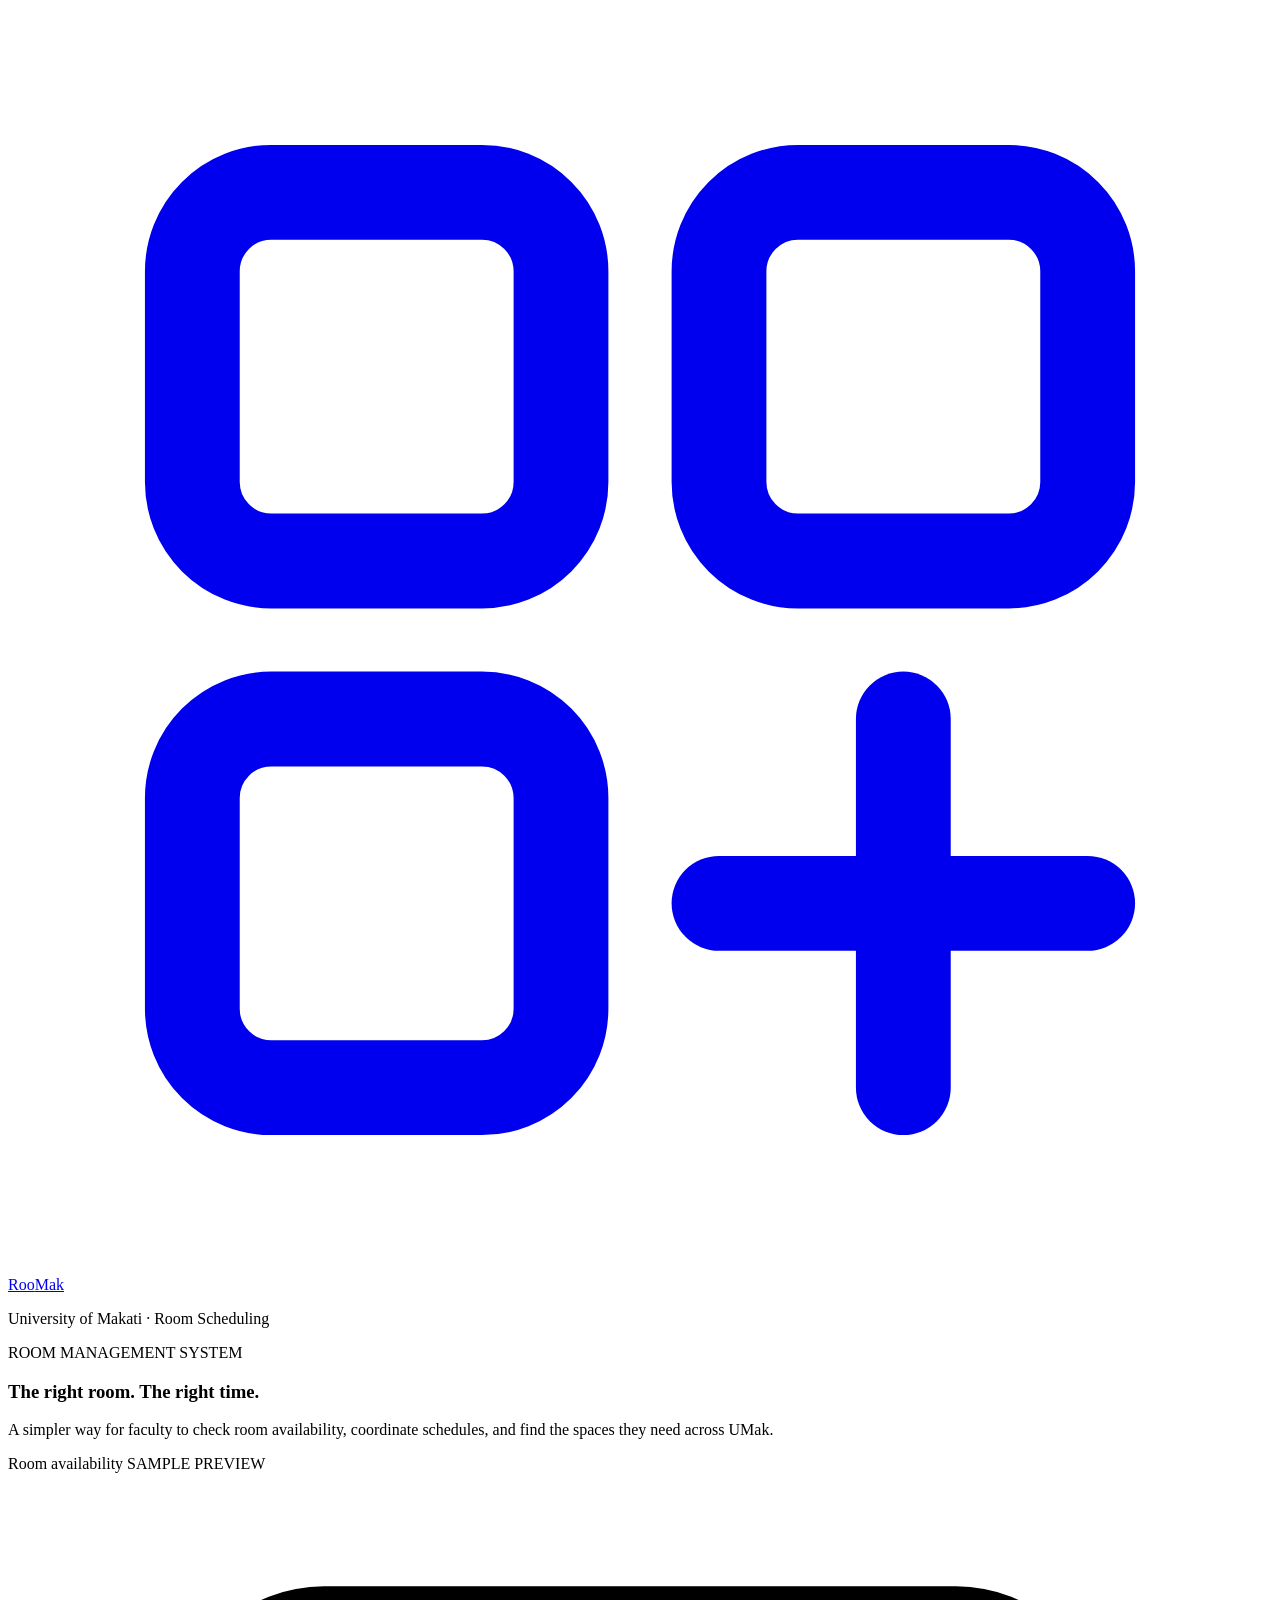
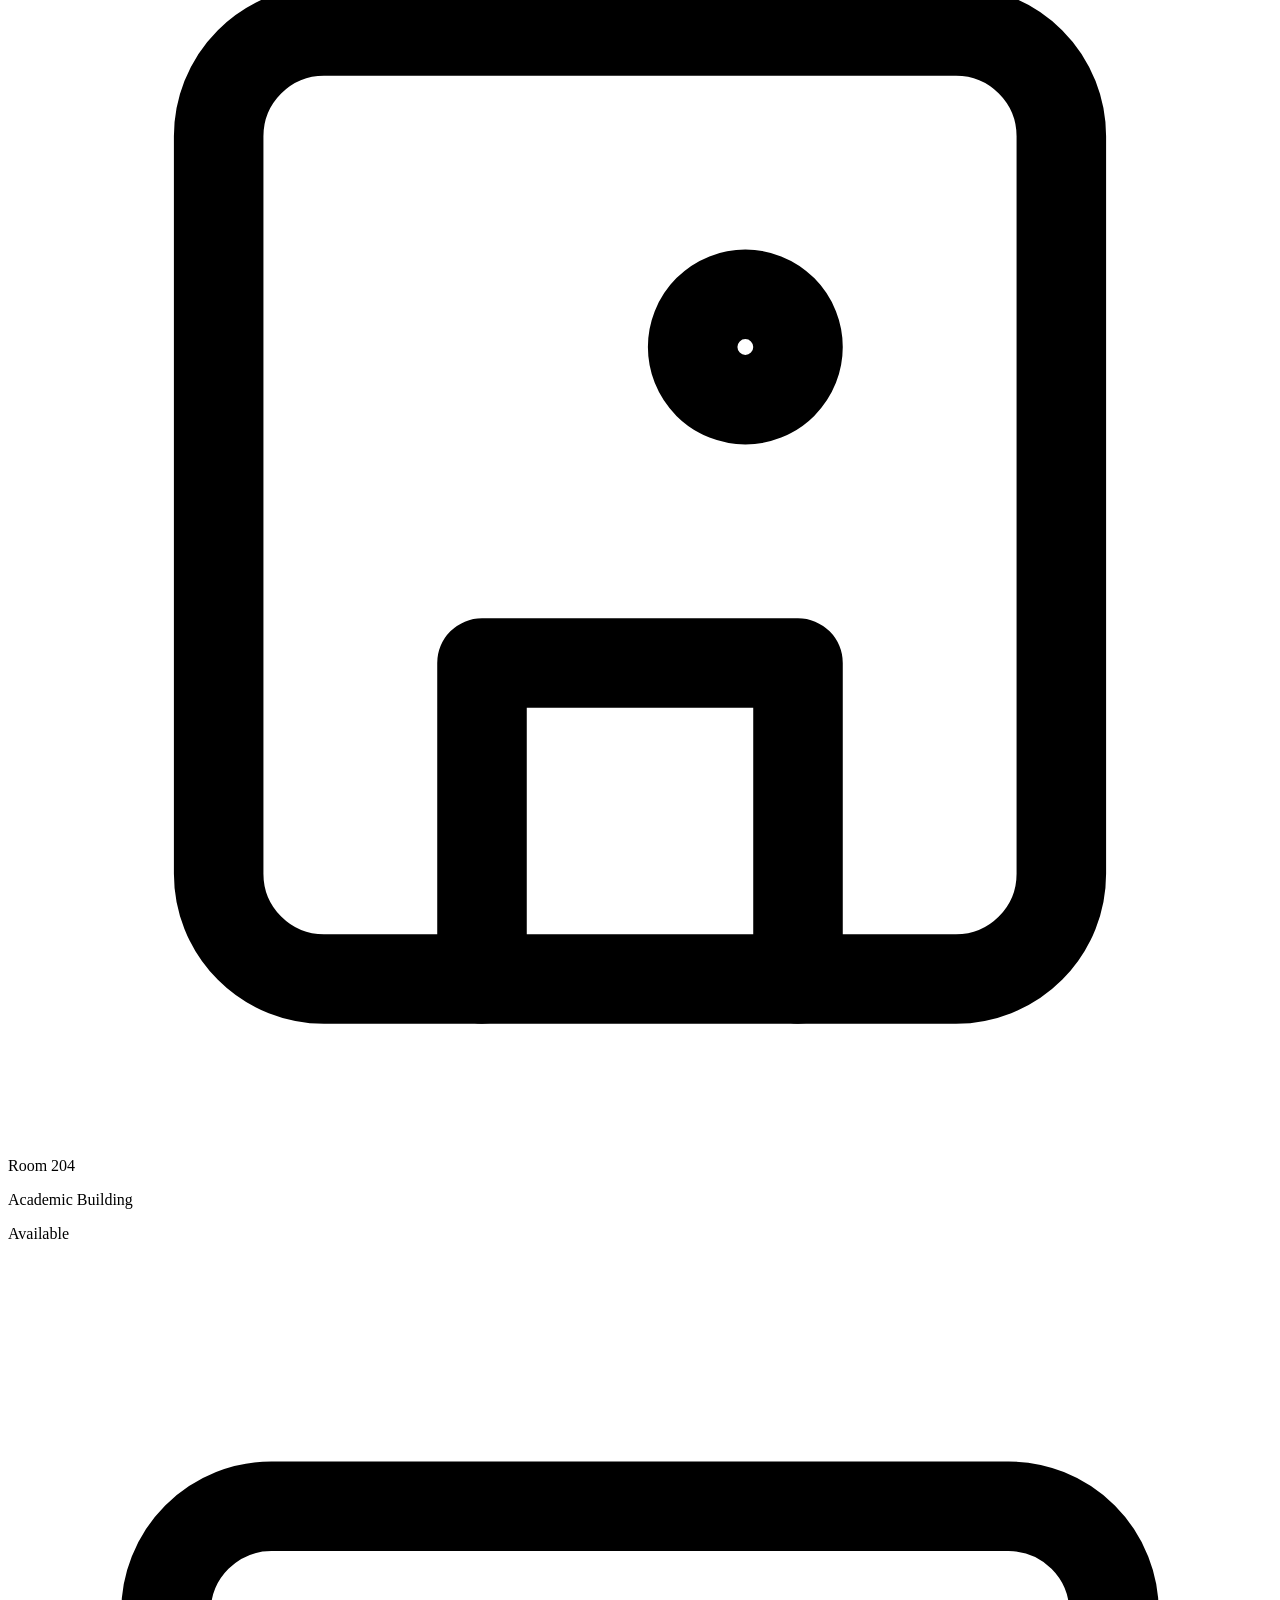
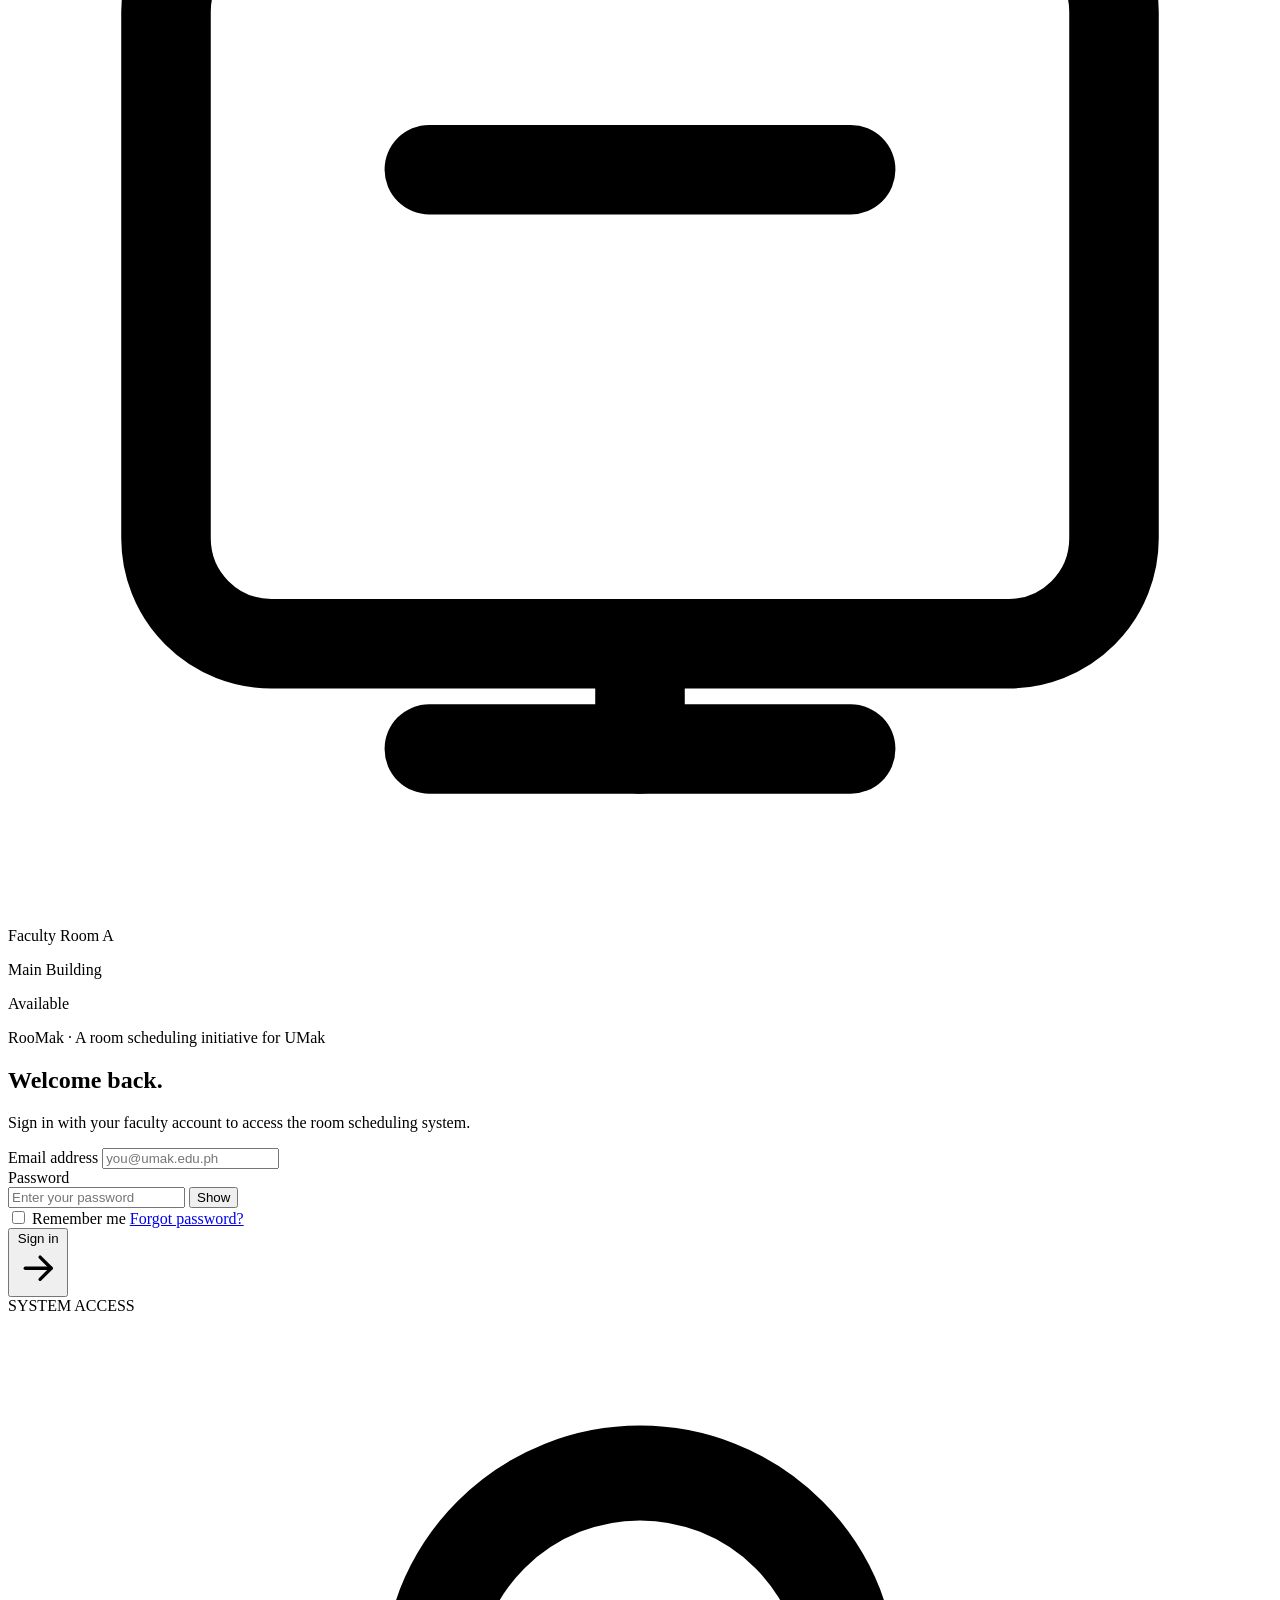
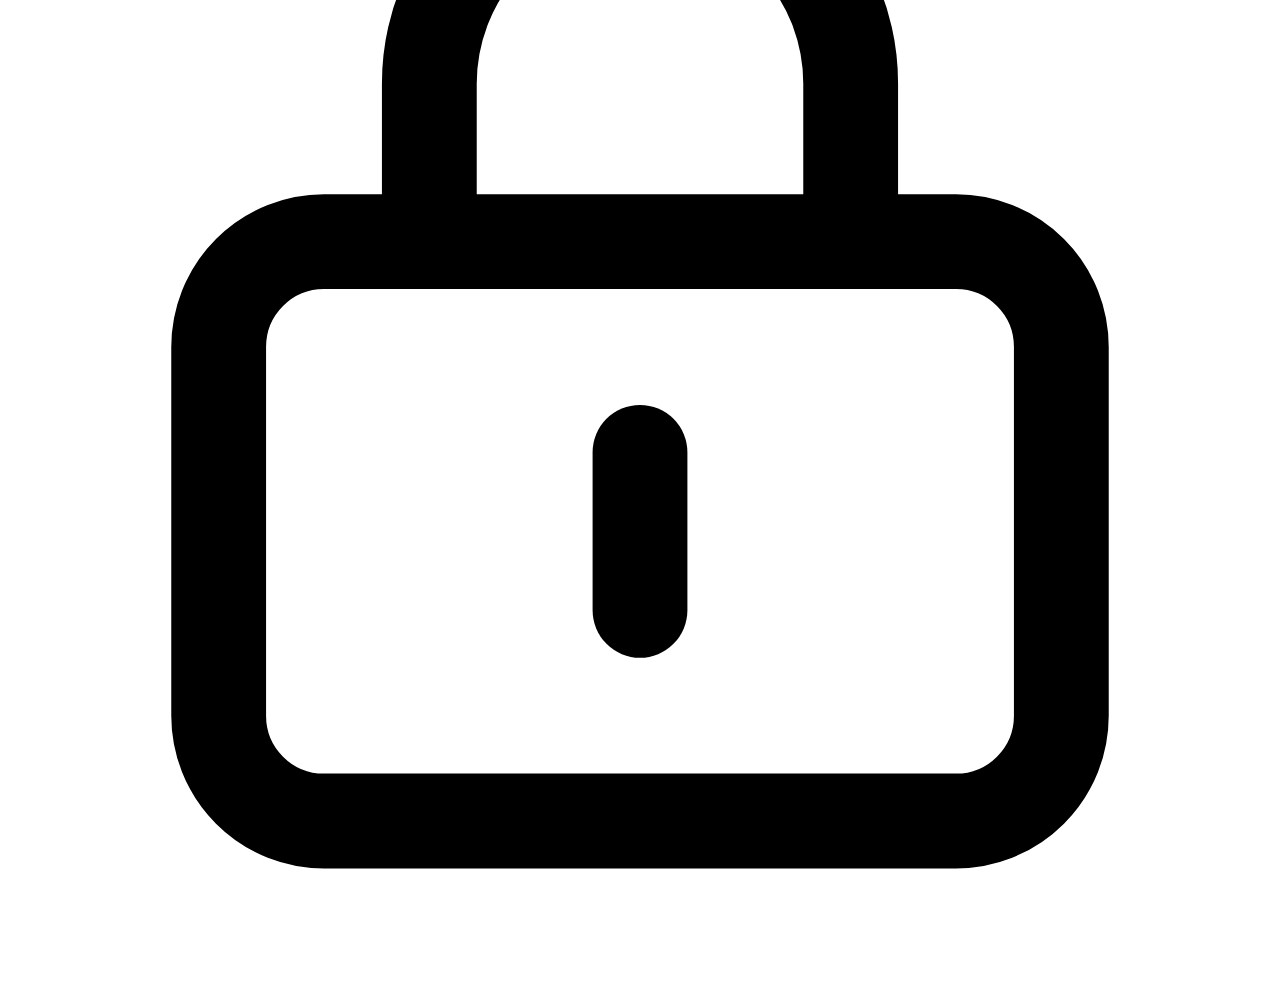
==== pages/index.html @ 7a0b7450 "re-organized project structure" ====
<!DOCTYPE html>
<html lang="en">
<head>
    <meta charset="UTF-8">
    <meta name="viewport" content="width=device-width, initial-scale=1.0">
    <meta name="theme-color" content="#f5f7fb">

    <title>Sign In | RooMak</title>

    <link rel="stylesheet" href="css/style.css">

    <script src="js/app.js" defer></script>
    <script src="js/auth.js" defer></script>
</head>

<body>
    <div class="page">

        <header class="topbar">
            <a href="index.html" class="brand" aria-label="RooMak home">
                <span class="brand-icon" aria-hidden="true">
                    <svg viewBox="0 0 24 24" fill="none"
                         stroke="currentColor" stroke-width="1.8"
                         stroke-linecap="round" stroke-linejoin="round">
                        <rect x="3.5" y="3.5" width="7" height="7" rx="1.5"/>
                        <rect x="13.5" y="3.5" width="7" height="7" rx="1.5"/>
                        <rect x="3.5" y="13.5" width="7" height="7" rx="1.5"/>
                        <path d="M13.5 17h7"/>
                        <path d="M17 13.5v7"/>
                    </svg>
                </span>

                <span class="brand-name">Roo<span>Mak</span></span>
            </a>

            <p class="topbar-note">
                University of Makati · Room Scheduling
            </p>
        </header>

        <main class="main">
            <section class="login-card" aria-label="RooMak sign in">

                <!-- Left: Branding and room preview -->
                <aside class="brand-panel">
                    <div>
                        <div class="panel-label">
                            <span class="label-dot"></span>
                            ROOM MANAGEMENT SYSTEM
                        </div>

                        <h1 class="panel-heading">
                            The right room.
                            The right time.
                        </h1>

                        <p class="panel-description">
                            A simpler way for faculty to check room
                            availability, coordinate schedules, and
                            find the spaces they need across UMak.
                        </p>

                        <!-- Illustrative sample data, not live availability -->
                        <div class="room-preview">
                            <div class="preview-header">
                                <span class="preview-title">
                                    Room availability
                                </span>

                                <span class="preview-date">
                                    SAMPLE PREVIEW
                                </span>
                            </div>

                            <div class="room-row">
                                <div class="room-info">
                                    <span class="room-icon" aria-hidden="true">
                                        <svg viewBox="0 0 24 24" fill="none"
                                             stroke="currentColor" stroke-width="1.7"
                                             stroke-linecap="round" stroke-linejoin="round">
                                            <rect x="4" y="3" width="16" height="18" rx="2"/>
                                            <path d="M9 21v-6h6v6"/>
                                            <circle cx="14" cy="9" r="1"/>
                                        </svg>
                                    </span>

                                    <div>
                                        <p class="room-name">Room 204</p>
                                        <p class="room-location">
                                            Academic Building
                                        </p>
                                    </div>
                                </div>

                                <span class="room-status">Available</span>
                            </div>

                            <div class="room-row">
                                <div class="room-info">
                                    <span class="room-icon" aria-hidden="true">
                                        <svg viewBox="0 0 24 24" fill="none"
                                             stroke="currentColor" stroke-width="1.7"
                                             stroke-linecap="round" stroke-linejoin="round">
                                            <rect x="3" y="5" width="18" height="14" rx="2"/>
                                            <path d="M8 21h8"/>
                                            <path d="M12 19v2"/>
                                            <path d="M8 10h8"/>
                                        </svg>
                                    </span>

                                    <div>
                                        <p class="room-name">Faculty Room A</p>
                                        <p class="room-location">
                                            Main Building
                                        </p>
                                    </div>
                                </div>

                                <span class="room-status">Available</span>
                            </div>
                        </div>
                    </div>

                    <p class="panel-footer">
                        RooMak · A room scheduling initiative for UMak
                    </p>
                </aside>

                <!-- Right: Login form -->
                <section class="form-panel" aria-labelledby="loginHeading">
                    <div class="form-content">
                        <h2 class="form-heading" id="loginHeading">
                            Welcome back.
                        </h2>

                        <p class="form-subheading">
                            Sign in with your faculty account to access
                            the room scheduling system.
                        </p>

                        <form id="loginForm">
                            <div class="form-group">
                                <label class="form-label" for="email">
                                    Email address
                                </label>

                                <input
                                    class="form-input"
                                    type="email"
                                    id="email"
                                    name="email"
                                    placeholder="you@umak.edu.ph"
                                    autocomplete="username"
                                    required
                                >
                            </div>

                            <div class="form-group">
                                <label class="form-label" for="password">
                                    Password
                                </label>

                                <div class="input-wrapper">
                                    <input
                                        class="form-input password-input"
                                        type="password"
                                        id="password"
                                        name="password"
                                        placeholder="Enter your password"
                                        autocomplete="current-password"
                                        required
                                    >

                                    <button
                                        class="password-toggle"
                                        type="button"
                                        id="togglePassword"
                                        aria-controls="password"
                                        aria-pressed="false"
                                    >
                                        Show
                                    </button>
                                </div>
                            </div>

                            <div class="form-options">
                                <label class="remember-option">
                                    <input
                                        type="checkbox"
                                        id="remember"
                                        name="remember"
                                    >
                                    <span>Remember me</span>
                                </label>

                                <a href="#" class="text-link" id="forgotPassword">
                                    Forgot password?
                                </a>
                            </div>

                            <button type="submit" class="submit-button">
                                <span>Sign in</span>

                                <svg viewBox="0 0 24 24" fill="none"
                                     stroke="currentColor" stroke-width="1.8"
                                     stroke-linecap="round" stroke-linejoin="round"
                                     aria-hidden="true">
                                    <path d="M5 12h14"/>
                                    <path d="m13 6 6 6-6 6"/>
                                </svg>
                            </button>

                            <div
                                id="formMessage"
                                class="form-message"
                                role="status"
                                aria-live="polite"
                            ></div>
                        </form>

                        <div class="form-divider">SYSTEM ACCESS</div>

                        <div class="access-note">
                            <svg viewBox="0 0 24 24" fill="none"
                                 stroke="currentColor" stroke-width="1.8"
                                 stroke-linecap="round" stroke-linejoin="round"
                                 aria-hidden="true">
                                <rect x="4" y="10" width="16" height="11" rx="2"/>
                                <path d="M8 10V7a4 4 0 0 1 8 0v3"/>
                                <path d="M12 14v3"/>
                            </svg>

                            <p>
                                <strong
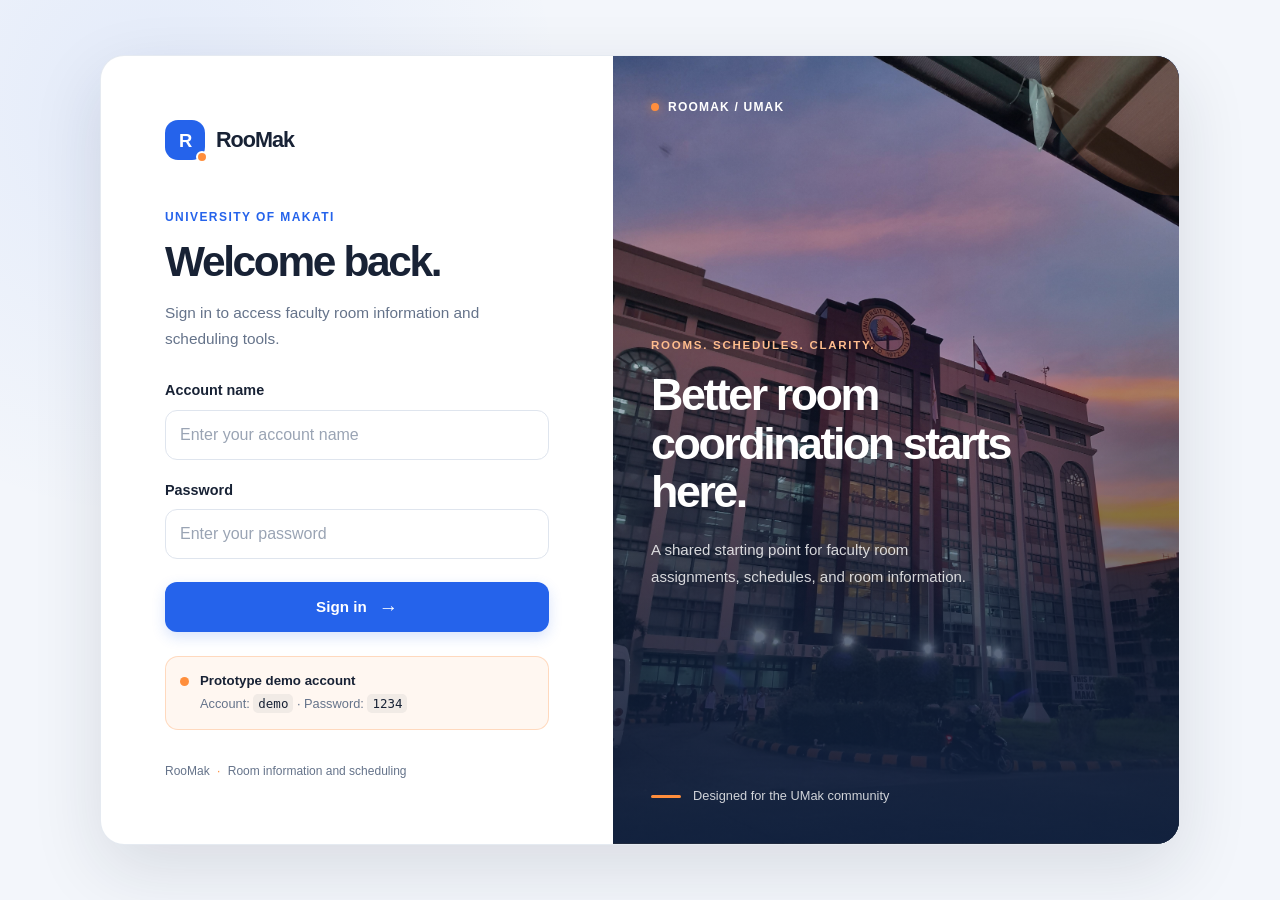
==== commit 74ea3851: "revamped login page" ====
--- a/pages/index.html
+++ b/pages/index.html
@@ -3,232 +3,123 @@
 <head>
     <meta charset="UTF-8">
     <meta name="viewport" content="width=device-width, initial-scale=1.0">
-    <meta name="theme-color" content="#f5f7fb">
 
-    <title>Sign In | RooMak</title>
+    <meta
+        name="description"
+        content="RooMak, a faculty room information and scheduling system for UMak."
+    >
 
-    <link rel="stylesheet" href="css/style.css">
+    <title>Sign in | RooMak</title>
 
-    <script src="js/app.js" defer></script>
-    <script src="js/auth.js" defer></script>
+    <link rel="stylesheet" href="/css/base.css">
+    <link rel="stylesheet" href="/css/components.css">
+    <link rel="stylesheet" href="/css/pages/login.css">
+
+    <script src="/js/app.js" defer></script>
+    <script src="/js/auth.js" defer></script>
 </head>
 
-<body>
-    <div class="page">
+<body class="login-page">
+    <main class="login-shell">
+        <section class="login-card" aria-label="RooMak sign in">
 
-        <header class="topbar">
-            <a href="index.html" class="brand" aria-label="RooMak home">
-                <span class="brand-icon" aria-hidden="true">
-                    <svg viewBox="0 0 24 24" fill="none"
-                         stroke="currentColor" stroke-width="1.8"
-                         stroke-linecap="round" stroke-linejoin="round">
-                        <rect x="3.5" y="3.5" width="7" height="7" rx="1.5"/>
-                        <rect x="13.5" y="3.5" width="7" height="7" rx="1.5"/>
-                        <rect x="3.5" y="13.5" width="7" height="7" rx="1.5"/>
-                        <path d="M13.5 17h7"/>
-                        <path d="M17 13.5v7"/>
-                    </svg>
-                </span>
+            <div class="login-form-panel">
+                <a class="brand" href="index.html" aria-label="RooMak home">
+                    <span class="brand-mark" aria-hidden="true">R</span>
+                    <span class="brand-name">RooMak</span>
+                </a>
 
-                <span class="brand-name">Roo<span>Mak</span></span>
-            </a>
+                <div class="login-intro">
+                    <p class="eyebrow">UNIVERSITY OF MAKATI</p>
+                    <h1>Welcome back.</h1>
+                    <p class="intro-description">
+                        Sign in to access faculty room information
+                        and scheduling tools.
+                    </p>
+                </div>
 
-            <p class="topbar-note">
-                University of Makati · Room Scheduling
-            </p>
-        </header>
-
-        <main class="main">
-            <section class="login-card" aria-label="RooMak sign in">
-
-                <!-- Left: Branding and room preview -->
-                <aside class="brand-panel">
-                    <div>
-                        <div class="panel-label">
-                            <span class="label-dot"></span>
-                            ROOM MANAGEMENT SYSTEM
-                        </div>
-
-                        <h1 class="panel-heading">
-                            The right room.
-                            The right time.
-                        </h1>
-
-                        <p class="panel-description">
-                            A simpler way for faculty to check room
-                            availability, coordinate schedules, and
-                            find the spaces they need across UMak.
-                        </p>
-
-                        <!-- Illustrative sample data, not live availability -->
-                        <div class="room-preview">
-                            <div class="preview-header">
-                                <span class="preview-title">
-                                    Room availability
-                                </span>
-
-                                <span class="preview-date">
-                                    SAMPLE PREVIEW
-                                </span>
-                            </div>
-
-                            <div class="room-row">
-                                <div class="room-info">
-                                    <span class="room-icon" aria-hidden="true">
-                                        <svg viewBox="0 0 24 24" fill="none"
-                                             stroke="currentColor" stroke-width="1.7"
-                                             stroke-linecap="round" stroke-linejoin="round">
-                                            <rect x="4" y="3" width="16" height="18" rx="2"/>
-                                            <path d="M9 21v-6h6v6"/>
-                                            <circle cx="14" cy="9" r="1"/>
-                                        </svg>
-                                    </span>
-
-                                    <div>
-                                        <p class="room-name">Room 204</p>
-                                        <p class="room-location">
-                                            Academic Building
-                                        </p>
-                                    </div>
-                                </div>
-
-                                <span class="room-status">Available</span>
-                            </div>
-
-                            <div class="room-row">
-                                <div class="room-info">
-                                    <span class="room-icon" aria-hidden="true">
-                                        <svg viewBox="0 0 24 24" fill="none"
-                                             stroke="currentColor" stroke-width="1.7"
-                                             stroke-linecap="round" stroke-linejoin="round">
-                                            <rect x="3" y="5" width="18" height="14" rx="2"/>
-                                            <path d="M8 21h8"/>
-                                            <path d="M12 19v2"/>
-                                            <path d="M8 10h8"/>
-                                        </svg>
-                                    </span>
-
-                                    <div>
-                                        <p class="room-name">Faculty Room A</p>
-                                        <p class="room-location">
-                                            Main Building
-                                        </p>
-                                    </div>
-                                </div>
-
-                                <span class="room-status">Available</span>
-                            </div>
-                        </div>
+                <form class="login-form" id="loginForm">
+                    <div class="form-group">
+                        <label for="accountName">Account name</label>
+                        <input
+                            class="form-input"
+                            id="accountName"
+                            name="username"
+                            type="text"
+                            placeholder="Enter your account name"
+                            autocomplete="username"
+                            required
+                        >
                     </div>
 
-                    <p class="panel-footer">
-                        RooMak · A room scheduling initiative for UMak
+                    <div class="form-group">
+                        <label for="password">Password</label>
+                        <input
+                            class="form-input"
+                            id="password"
+                            name="password"
+                            type="password"
+                            placeholder="Enter your password"
+                            autocomplete="current-password"
+                            required
+                        >
+                    </div>
+
+                    <button class="button button-primary" type="submit">
+                        Sign in
+                        <span class="button-arrow" aria-hidden="true">→</span>
+                    </button>
+
+                    <p
+                        class="status-message"
+                        id="loginMessage"
+                        role="status"
+                        aria-live="polite"
+                    ></p>
+                </form>
+
+                <div class="demo-note">
+                    <span class="demo-indicator" aria-hidden="true"></span>
+                    <div>
+                        <p class="demo-title">Prototype demo account</p>
+                        <p class="demo-details">
+                            Account: <code>demo</code>
+                            <span aria-hidden="true">·</span>
+                            Password: <code>1234</code>
+                        </p>
+                    </div>
+                </div>
+
+                <footer class="login-footer">
+                    RooMak <span aria-hidden="true">·</span>
+                    Room information and scheduling
+                </footer>
+            </div>
+
+            <aside class="login-visual">
+                <div class="visual-top">
+                    <span class="visual-label">
+                        <span class="visual-label-dot"></span>
+                        ROOMAK / UMAK
+                    </span>
+                </div>
+
+                <div class="visual-copy">
+                    <p class="visual-eyebrow">ROOMS. SCHEDULES. CLARITY.</p>
+                    <h2>Better room coordination starts here.</h2>
+                    <p>
+                        A shared starting point for faculty room assignments,
+                        schedules, and room information.
                     </p>
-                </aside>
+                </div>
 
-                <!-- Right: Login form -->
-                <section class="form-panel" aria-labelledby="loginHeading">
-                    <div class="form-content">
-                        <h2 class="form-heading" id="loginHeading">
-                            Welcome back.
-                        </h2>
+                <div class="visual-bottom">
+                    <span class="visual-line"></span>
+                    <p>Designed for the UMak community</p>
+                </div>
+            </aside>
 
-                        <p class="form-subheading">
-                            Sign in with your faculty account to access
-                            the room scheduling system.
-                        </p>
-
-                        <form id="loginForm">
-                            <div class="form-group">
-                                <label class="form-label" for="email">
-                                    Email address
-                                </label>
-
-                                <input
-                                    class="form-input"
-                                    type="email"
-                                    id="email"
-                                    name="email"
-                                    placeholder="you@umak.edu.ph"
-                                    autocomplete="username"
-                                    required
-                                >
-                            </div>
-
-                            <div class="form-group">
-                                <label class="form-label" for="password">
-                                    Password
-                                </label>
-
-                                <div class="input-wrapper">
-                                    <input
-                                        class="form-input password-input"
-                                        type="password"
-                                        id="password"
-                                        name="password"
-                                        placeholder="Enter your password"
-                                        autocomplete="current-password"
-                                        required
-                                    >
-
-                                    <button
-                                        class="password-toggle"
-                                        type="button"
-                                        id="togglePassword"
-                                        aria-controls="password"
-                                        aria-pressed="false"
-                                    >
-                                        Show
-                                    </button>
-                                </div>
-                            </div>
-
-                            <div class="form-options">
-                                <label class="remember-option">
-                                    <input
-                                        type="checkbox"
-                                        id="remember"
-                                        name="remember"
-                                    >
-                                    <span>Remember me</span>
-                                </label>
-
-                                <a href="#" class="text-link" id="forgotPassword">
-                                    Forgot password?
-                                </a>
-                            </div>
-
-                            <button type="submit" class="submit-button">
-                                <span>Sign in</span>
-
-                                <svg viewBox="0 0 24 24" fill="none"
-                                     stroke="currentColor" stroke-width="1.8"
-                                     stroke-linecap="round" stroke-linejoin="round"
-                                     aria-hidden="true">
-                                    <path d="M5 12h14"/>
-                                    <path d="m13 6 6 6-6 6"/>
-                                </svg>
-                            </button>
-
-                            <div
-                                id="formMessage"
-                                class="form-message"
-                                role="status"
-                                aria-live="polite"
-                            ></div>
-                        </form>
-
-                        <div class="form-divider">SYSTEM ACCESS</div>
-
-                        <div class="access-note">
-                            <svg viewBox="0 0 24 24" fill="none"
-                                 stroke="currentColor" stroke-width="1.8"
-                                 stroke-linecap="round" stroke-linejoin="round"
-                                 aria-hidden="true">
-                                <rect x="4" y="10" width="16" height="11" rx="2"/>
-                                <path d="M8 10V7a4 4 0 0 1 8 0v3"/>
-                                <path d="M12 14v3"/>
-                            </svg>
-
-                            <p>
-                                <strong+        </section>
+    </main>
+</body>
+</html>
--- a/css/base.css
+++ b/css/base.css
@@ -0,0 +1,82 @@
+:root {
+    /* Brand palette */
+    --color-primary: #2563eb;
+    --color-primary-hover: #1d4ed8;
+    --color-accent: #ff8e3c;
+
+    /* Interface colors */
+    --color-ink: #182235;
+    --color-muted: #65738a;
+    --color-page: #f3f6fb;
+    --color-surface: #ffffff;
+    --color-border: #dfe5ee;
+    --color-error: #c62828;
+    --color-success: #18794e;
+
+    /* Shared design values */
+    --radius-card: 24px;
+    --radius-control: 12px;
+    --shadow-card: 0 24px 70px rgba(24, 34, 53, 0.12);
+
+    --font-sans:
+        Inter,
+        "Segoe UI",
+        Roboto,
+        Helvetica,
+        Arial,
+        sans-serif;
+}
+
+*,
+*::before,
+*::after {
+    box-sizing: border-box;
+}
+
+html {
+    min-width: 320px;
+    min-height: 100%;
+    scroll-behavior: smooth;
+}
+
+body {
+    min-width: 320px;
+    min-height: 100vh;
+    margin: 0;
+
+    background: var(--color-page);
+    color: var(--color-ink);
+    font-family: var(--font-sans);
+    font-size: 16px;
+    line-height: 1.5;
+
+    -webkit-font-smoothing: antialiased;
+}
+
+button,
+input {
+    font: inherit;
+}
+
+button {
+    cursor: pointer;
+}
+
+a {
+    color: inherit;
+}
+
+img {
+    display: block;
+    max-width: 100%;
+}
+
+::selection {
+    color: #ffffff;
+    background: var(--color-primary);
+}
+
+:focus-visible {
+    outline: 3px solid rgba(255, 142, 60, 0.65);
+    outline-offset: 3px;
+}
--- a/css/components.css
+++ b/css/components.css
@@ -0,0 +1,106 @@
+/* Form fields */
+
+.form-group {
+    display: flex;
+    flex-direction: column;
+    gap: 8px;
+}
+
+.form-group label {
+    color: var(--color-ink);
+    font-size: 0.9rem;
+    font-weight: 600;
+}
+
+.form-input {
+    width: 100%;
+    min-height: 50px;
+    padding: 12px 14px;
+
+    border: 1px solid var(--color-border);
+    border-radius: var(--radius-control);
+    background: var(--color-surface);
+    color: var(--color-ink);
+
+    outline: none;
+    transition:
+        border-color 160ms ease,
+        box-shadow 160ms ease;
+}
+
+.form-input::placeholder {
+    color: #9aa4b4;
+}
+
+.form-input:hover {
+    border-color: #b7c3d4;
+}
+
+.form-input:focus {
+    border-color: var(--color-accent);
+    box-shadow: 0 0 0 4px rgba(255, 142, 60, 0.15);
+}
+
+/* Buttons */
+
+.button {
+    display: inline-flex;
+    align-items: center;
+    justify-content: center;
+    gap: 12px;
+
+    width: 100%;
+    min-height: 50px;
+    padding: 12px 18px;
+
+    border: 1px solid transparent;
+    border-radius: var(--radius-control);
+
+    font-size: 0.95rem;
+    font-weight: 650;
+    text-align: center;
+
+    transition:
+        background-color 160ms ease,
+        transform 160ms ease,
+        box-shadow 160ms ease;
+}
+
+.button-primary {
+    background: var(--color-primary);
+    color: #ffffff;
+    box-shadow: 0 5px 14px rgba(37, 99, 235, 0.18);
+}
+
+.button-primary:hover {
+    background: var(--color-primary-hover);
+    box-shadow: 0 7px 18px rgba(37, 99, 235, 0.23);
+}
+
+.button-primary:active {
+    transform: translateY(1px);
+}
+
+.button-arrow {
+    font-size: 1.2rem;
+    line-height: 1;
+}
+
+/* Form feedback */
+
+.status-message {
+    margin: 0;
+    font-size: 0.875rem;
+}
+
+.status-message:empty {
+    display: none;
+}
+
+.status-message.is-error {
+    color: var(--color-error);
+}
+
+.status-message.is-success {
+    color: var(--color-success);
+}
--- a/css/pages/login.css
+++ b/css/pages/login.css
@@ -0,0 +1,394 @@
+/* Page layout */
+
+.login-page {
+    background:
+        radial-gradient(
+            circle at 12% 12%,
+            rgba(37, 99, 235, 0.08),
+            transparent 30%
+        ),
+        var(--color-page);
+}
+
+.login-shell {
+    display: grid;
+    place-items: center;
+
+    min-height: 100vh;
+    min-height: 100svh;
+    padding: 32px;
+}
+
+.login-card {
+    display: grid;
+    grid-template-columns: minmax(0, 0.95fr) minmax(0, 1.05fr);
+
+    width: min(1080px, 100%);
+    min-height: 620px;
+
+    overflow: hidden;
+    border: 1px solid rgba(223, 229, 238, 0.8);
+    border-radius: var(--radius-card);
+    background: var(--color-surface);
+    box-shadow: var(--shadow-card);
+}
+
+/* Left side: login form */
+
+.login-form-panel {
+    display: flex;
+    flex-direction: column;
+    align-items: stretch;
+
+    padding: clamp(32px, 5vw, 64px);
+}
+
+/* Brand */
+
+.brand {
+    display: inline-flex;
+    align-items: center;
+    align-self: flex-start;
+    gap: 11px;
+
+    width: fit-content;
+    text-decoration: none;
+}
+
+.brand-mark {
+    position: relative;
+
+    display: grid;
+    place-items: center;
+
+    width: 40px;
+    height: 40px;
+
+    border-radius: 13px;
+    background: var(--color-primary);
+    color: #ffffff;
+
+    font-size: 1.15rem;
+    font-weight: 800;
+    letter-spacing: -0.06em;
+}
+
+.brand-mark::after {
+    position: absolute;
+    right: -3px;
+    bottom: -3px;
+
+    width: 12px;
+    height: 12px;
+
+    border: 2px solid #ffffff;
+    border-radius: 50%;
+    background: var(--color-accent);
+
+    content: "";
+}
+
+.brand-name {
+    color: var(--color-ink);
+    font-size: 1.35rem;
+    font-weight: 750;
+    letter-spacing: -0.045em;
+}
+
+/* Introduction */
+
+.login-intro {
+    margin-top: auto;
+    margin-bottom: 28px;
+    padding-top: 48px;
+}
+
+.eyebrow {
+    margin: 0 0 12px;
+
+    color: var(--color-primary);
+    font-size: 0.75rem;
+    font-weight: 750;
+    letter-spacing: 0.12em;
+}
+
+.login-intro h1 {
+    margin: 0;
+
+    font-size: clamp(2rem, 3.4vw, 2.65rem);
+    font-weight: 750;
+    letter-spacing: -0.055em;
+    line-height: 1.12;
+}
+
+.intro-description {
+    max-width: 340px;
+    margin: 14px 0 0;
+
+    color: var(--color-muted);
+    font-size: 0.96rem;
+    line-height: 1.7;
+}
+
+/* Login form */
+
+.login-form {
+    display: flex;
+    flex-direction: column;
+    gap: 20px;
+}
+
+.login-form .button {
+    margin-top: 3px;
+}
+
+.demo-note {
+    display: flex;
+    align-items: flex-start;
+    gap: 11px;
+
+    margin-top: 24px;
+    padding: 14px;
+
+    border: 1px solid rgba(255, 142, 60, 0.28);
+    border-radius: 13px;
+    background: rgba(255, 142, 60, 0.07);
+}
+
+.demo-indicator {
+    flex: 0 0 auto;
+
+    width: 9px;
+    height: 9px;
+    margin-top: 6px;
+
+    border-radius: 50%;
+    background: var(--color-accent);
+}
+
+.demo-title {
+    margin: 0;
+    color: var(--color-ink);
+    font-size: 0.83rem;
+    font-weight: 700;
+}
+
+.demo-details {
+    margin: 3px 0 0;
+    color: var(--color-muted);
+    font-size: 0.8rem;
+    line-height: 1.6;
+}
+
+.demo-details code {
+    padding: 2px 5px;
+    border-radius: 5px;
+    background: rgba(24, 34, 53, 0.06);
+    color: var(--color-ink);
+    font-family: ui-monospace, SFMono-Regular, Consolas, monospace;
+    font-size: 0.78rem;
+}
+
+.login-footer {
+    margin-top: auto;
+    padding-top: 32px;
+
+    color: var(--color-muted);
+    font-size: 0.75rem;
+}
+
+.login-footer span {
+    padding: 0 4px;
+    color: var(--color-accent);
+}
+
+/* Right side: image panel */
+
+.login-visual {
+    position: relative;
+    isolation: isolate;
+
+    display: flex;
+    flex-direction: column;
+    justify-content: space-between;
+
+    min-width: 0;
+    padding: 38px;
+
+    overflow: hidden;
+    color: #ffffff;
+
+    background-color: #17376e;
+    background-image:
+        linear-gradient(
+            180deg,
+            rgba(14, 31, 62, 0.12) 0%,
+            rgba(14, 31, 62, 0.28) 35%,
+            rgba(14, 31, 62, 0.91) 100%
+        ),
+        url("/assets/images/umak-sunset.jpg"),
+        linear-gradient(135deg, #3268c5, #142443);
+
+    background-position: center;
+    background-size: cover;
+}
+
+/* Subtle orange accent */
+
+.login-visual::after {
+    position: absolute;
+    top: 0;
+    right: 0;
+    z-index: -1;
+
+    width: 140px;
+    height: 140px;
+
+    border-radius: 0 0 0 100%;
+    background: rgba(255, 142, 60, 0.14);
+
+    content: "";
+    pointer-events: none;
+}
+
+.visual-label {
+    display: inline-flex;
+    align-items: center;
+    gap: 9px;
+
+    font-size: 0.75rem;
+    font-weight: 700;
+    letter-spacing: 0.1em;
+}
+
+.visual-label-dot {
+    width: 8px;
+    height: 8px;
+
+    border-radius: 50%;
+    background: var(--color-accent);
+    box-shadow: 0 0 12px rgba(255, 142, 60, 0.7);
+}
+
+.visual-copy {
+    max-width: 410px;
+    margin-top: 70px;
+    margin-bottom: 48px;
+}
+
+.visual-eyebrow {
+    margin: 0 0 16px;
+
+    color: #ffbd8d;
+    font-size: 0.72rem;
+    font-weight: 750;
+    letter-spacing: 0.15em;
+}
+
+.visual-copy h2 {
+    margin: 0;
+
+    font-size: clamp(2rem, 3.5vw, 3.2rem);
+    font-weight: 750;
+    letter-spacing: -0.055em;
+    line-height: 1.08;
+}
+
+.visual-copy > p:last-child {
+    max-width: 350px;
+    margin: 20px 0 0;
+
+    color: rgba(255, 255, 255, 0.82);
+    font-size: 0.94rem;
+    line-height: 1.8;
+}
+
+.visual-bottom {
+    display: flex;
+    align-items: center;
+    gap: 12px;
+}
+
+.visual-line {
+    flex: 0 0 auto;
+
+    width: 30px;
+    height: 3px;
+
+    border-radius: 3px;
+    background: var(--color-accent);
+}
+
+.visual-bottom p {
+    margin: 0;
+    color: rgba(255, 255, 255, 0.8);
+    font-size: 0.8rem;
+}
+
+/* Tablet and mobile */
+
+@media (max-width: 760px) {
+    .login-shell {
+        padding: 18px;
+    }
+
+    .login-card {
+        grid-template-columns: minmax(0, 1fr);
+
+        width: min(460px, 100%);
+        min-height: 0;
+    }
+
+    .login-form-panel {
+        min-height: min(760px, calc(100svh - 36px));
+        padding: clamp(26px, 7vw, 40px);
+    }
+
+    .login-intro {
+        margin-top: 50px;
+        padding-top: 0;
+    }
+
+    .login-visual {
+        display: none;
+    }
+
+    .login-footer {
+        padding-top: 28px;
+    }
+}
+
+@media (max-width: 380px) {
+    .login-shell {
+        padding: 10px;
+    }
+
+    .login-card {
+        border-radius: 18px;
+    }
+
+    .login-form-panel {
+        padding: 24px 20px;
+    }
+
+    .login-intro h1 {
+        font-size: 2rem;
+    }
+
+    .demo-note {
+        padding: 12px;
+    }
+}
+
+/* Reduce animation for users who request it */
+
+@media (prefers-reduced-motion: reduce) {
+    *,
+    *::before,
+    *::after {
+        scroll-behavior: auto !important;
+        transition-duration: 0.01ms !important;
+        animation-duration: 0.01ms !important;
+        animation-iteration-count: 1 !important;
+    }
+}
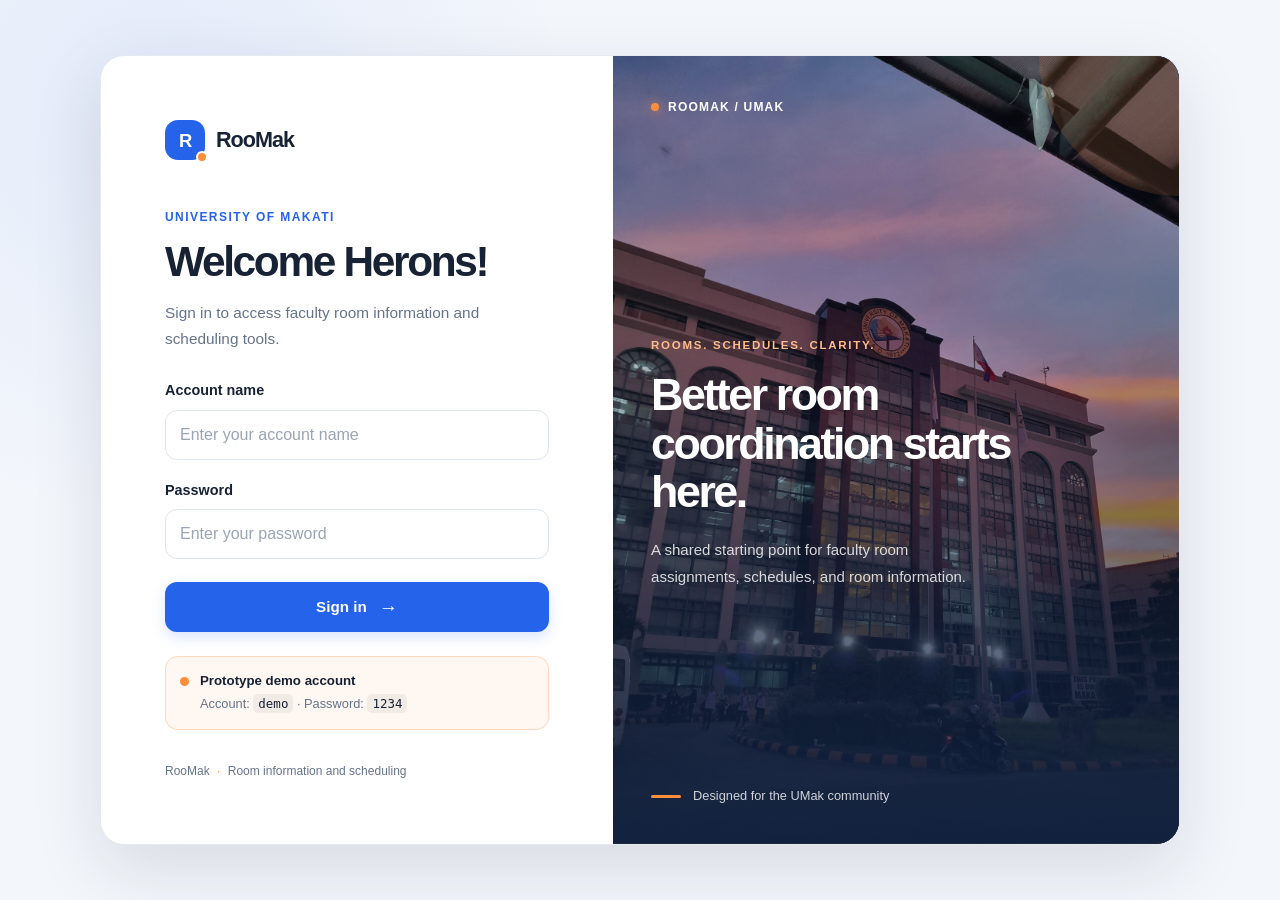
==== commit 9ced4f4b: "changed some words" ====
--- a/pages/index.html
+++ b/pages/index.html
@@ -31,7 +31,7 @@
 
                 <div class="login-intro">
                     <p class="eyebrow">UNIVERSITY OF MAKATI</p>
-                    <h1>Welcome back.</h1>
+                    <h1>Welcome Herons!</h1>
                     <p class="intro-description">
                         Sign in to access faculty room information
                         and scheduling tools.
